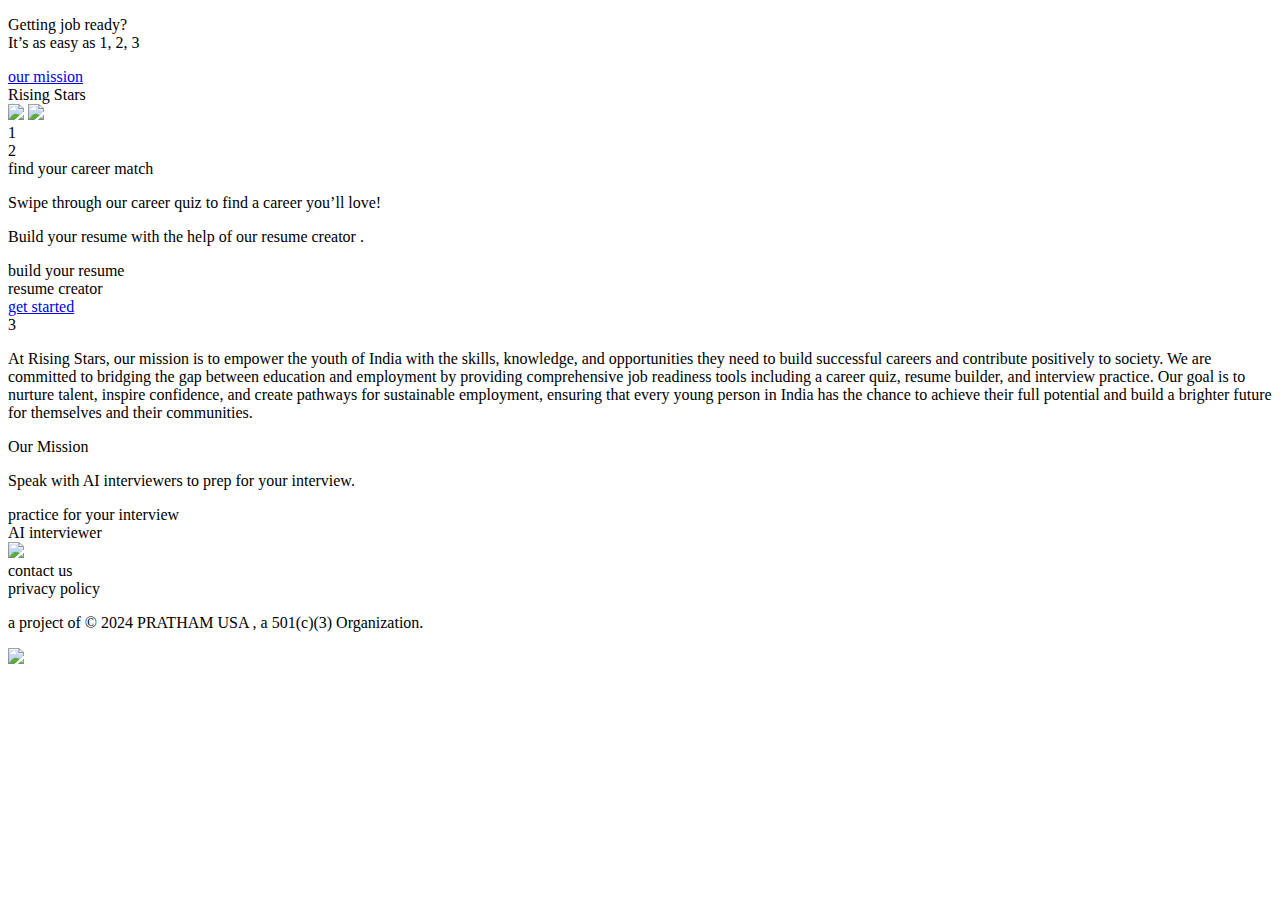
==== templates/index.html @ 4ec5dd0e "finished career quiz and final career selection" ====
<!DOCTYPE html>
<html>

<head>
  <meta charset="utf-8" />
  <link rel="stylesheet" href="/static/globals.css" />
  <link rel="stylesheet" href="/static/styleguide.css" />
  <link rel="stylesheet" href="/static/style.css" />
</head>

<body>
  <div class="home-page">
    <div class="div">
      <div class="overlap">
        <p class="getting-job-ready-it">Getting job ready?<br />It’s as easy as 1, 2, 3</p>
        <div class="overlap-group">
          <div class="text-wrapper"><a href="#mission">our mission</a></div>
        </div>
        <div class="overlap-2">
          <div class="text-wrapper-3">Rising Stars</div>
          <img class="black-white-simple" src="/static/img/black-white-simple-talk-logo-2-1.png" />
          <img class="img" src="/static/img/black-white-simple-talk-logo-4-1.png" />
        </div>
      </div>
      <div class="overlap-3">
        <div class="text-wrapper-4">1</div>
        <div class="text-wrapper-5">2</div>
        <div class="text-wrapper-6">find your career match</div>
        <p class="swipe-through-our">
          <span class="span">Swipe through our </span>
          <span class="text-wrapper-7">career quiz</span>
          <span class="span"> to find a career you’ll love!</span>
        </p>
        <p class="build-your-resume">
          <span class="span">Build your resume with the help of our </span>
          <span class="text-wrapper-7">resume creator</span>
          <span class="span">.</span>
        </p>
        <div class="text-wrapper-8">build your resume</div>
        <div class="frame">
          <div class="text-wrapper-9" title="Please complete the career quiz first.">resume creator</div>
        </div>
        <div class="div-wrapper">
          <div class="text-wrapper-9"><a href="/quiz">
              get started
            </a> </div>
        </div>
      </div>
      <div class="text-wrapper-10">3</div>
      <div class="overlap-group-2">
        <p class="p">At Rising Stars, our mission is to empower the youth of India with the skills, knowledge, and opportunities they need to build successful careers and contribute positively to society. We are committed to bridging the gap between education and employment by providing comprehensive job readiness tools including a career quiz, resume builder, and interview practice. Our goal is to nurture talent, inspire confidence, and create pathways for sustainable employment, ensuring that every young person in India has the chance to achieve their full potential and build a brighter future for themselves and their communities.</p>
        <div class="text-wrapper-11" id="mission">Our Mission</div>
      </div>
      <div class="overlap-4">
        <p class="speak-with-AI">
          <span class="span">Speak with </span>
          <span class="text-wrapper-7">AI interviewers</span>
          <span class="span"> to prep for your interview.</span>
        </p>
        <div class="text-wrapper-12">practice for your interview</div>
        <div class="frame-2">
          <div class="text-wrapper-9" title="Please complete the career quiz and resume builder first.">AI interviewer</div>
        </div>
      </div>
      <img class="rectangle" src="/static/img/rectangle-6.png" />
      <div class="overlap-5">
        <div class="overlap-6">
          <div class="group">
            <div class="text-wrapper-13">contact us</div>
          </div>
          <div class="text-wrapper-14">privacy policy</div>
        </div>
        <div class="overlap-7">
          <p class="text-wrapper-15">a project of © 2024 PRATHAM USA , a 501(c)(3) Organization.</p>
          <img class="pratham-black" src="/static/img/pratham-logo2-black-1.png" />
        </div>
      </div>
    </div>
  </div>
</body>

</html>
---- static/style.css ----
.header {
  background-image: linear-gradient(to right, rgba(131, 180, 160) 0%, rgba(132, 152, 181) 100%);
  display: flex;
  flex-direction: column;
}

.navbar {
  display: flex;
  flex-direction: row;
  justify-content: space-between;
  padding-inline: 2%;
  padding-top: 0.5%;
}

.toolBox {
  display: flex;
  flex-direction: row;
  justify-content: space-evenly;
  align-items: center;
  justify-content: center;
  padding-inline: 1%;
}

.tool {
  display: flex;
  flex-direction: row;
  align-items: center;
  justify-content: center;
  padding: 3%;
}

.step {
  display: flex;
  flex-direction: row;
  color: var(--better-blue, #7A97A9);
  font-family: Inter;
  font-size: 125px;
  font-style: normal;
  font-weight: 400;
  line-height: normal;
  letter-spacing: -10.5px;
}

.toolHeading {
  display: flex;
  flex-direction: row;
  color: var(--better-blue, #7A97A9);
  font-family: Inter;
  font-size: 24px;
  font-style: normal;
  font-weight: 700;
  line-height: normal;
  letter-spacing: -1.1px;
}

.toolText {
  display: flex;
  flex-direction: column;
  justify-content: center;
  padding: 3%;
  padding-top: 8%;
}

.toolDescription {
  color: #384755;
  font-family: Inter;
  font-size: 20px;
  font-style: normal;
  font-weight: 400;
  line-height: normal;
  letter-spacing: -1.1px;
}

.toolButton {
  color: #FFF;
  font-family: Inter;
  font-size: 15px;
  font-style: normal;
  font-weight: 700;
  line-height: normal;
  letter-spacing: -1.4px;
  border-radius: 15px;
  opacity: var(--sds-size-stroke-border);
  background: var(--better-blue, #7A97A9);
  display: flex;
  padding: 1%;
  text-align: center;
  display: inline-block;
  align-self: left;
  flex-shrink: 0;
  max-width: 40%;

}

.nextSteps {
  display: flex;
  flex-direction: column;
  padding: 5%;
  padding-right: 7%;
}

.jobBox {
  display: flex;
  justify-content: space-between;
}

.jobSources {
  color: var(--better-blue, #7A97A9);
  font-family: Inter;
  font-size: 24px;
  font-style: normal;
  font-weight: 700;
  line-height: normal;
  letter-spacing: -1.1px;
}



.divider {
  border-top: solid #bbb;
  border-radius: 1px;
  width: 90%;
  padding: 0.2%;
  padding-right: 15%;
  padding-left: 15%;
  display: flex;
  justify-self: center;
  align-items: center;
  margin-left: 30px;
  margin-right: 30px;
}

.mission {
  display: flex;
  flex-direction: row;
  justify-content: flex-start;
  justify-content: center ;
  align-items: center;
  padding-left: 5%;
  padding-right: 0%;
}

.mission .risingStarsLogo {
  width: 80%;
}

.missionText {
  display: flex;
  flex-direction: column;
}

.footer {
  display: flex;
  flex-direction: row;
  justify-content: space-between;
  background: rgba(96, 121, 138, 100%);
}

.companyInfo {
  display: flex;
  flex-direction: row;
  justify-content: flex-start;
  align-items: center;
  justify-content: center;
  color: #FFF;
  font-family: Inter;
  font-size: 23px;
  font-style: normal;
  font-weight: 700;
  line-height: normal;
  letter-spacing: -1px;
}

.headerLogo {
  max-width: 80%;
  max-height: auto;
}

.ourMission {
  display: flex;
  flex-direction: row;
  justify-content: flex-end;
  color: #FFF;
  font-family: Inter;
  font-size: 25px;
  font-style: normal;
  font-weight: 700;
  line-height: normal;
  letter-spacing: -1.75px;
}

.language {
  display: flex;
  flex-direction: row;
  justify-content: flex-end;
  color: #FFF;
  font-family: Inter;
  font-size: 23px;
  font-style: normal;
  font-weight: 700;
  line-height: normal;
  letter-spacing: -1px;
}

.tagline {
  display: flex;
  flex-direction: column;
  justify-content: flex-end;
  color: #FFF;
  font-family: Inter;
  font-size: 120px;
  font-style: normal;
  font-weight: 650;
  line-height: normal;
  letter-spacing: -7.4px;
  padding: 5%;
  padding-top: 14%;
}

.rightNavbar {
  display: flex;
  flex-direction: row;
  justify-content: flex-end;
  align-items: center;
  padding: 10px;
}

.heading {
  font-family: Inter;
  font-size: 45px;
  font-style: normal;
  font-weight: 700;
  line-height: normal;
  letter-spacing: -3.5px;
  opacity: var(--sds-size-stroke-border);
  background: var(--Medium-Gradient, linear-gradient(90deg, #83B4A0 0%, #8498B5 100%));
  background-clip: text;
  -webkit-background-clip: text;
  -webkit-text-fill-color: transparent;
}

.text {
  color: var(--Dark-Text, #515B67);
  font-family: Inter;
  font-size: 20px;
  font-style: normal;
  font-weight: 400;
  line-height: normal;
  letter-spacing: -1px;
  opacity: var(--sds-size-stroke-border);
}

.prathamLogo .img{
  width: 7%;
  padding-left: 5%;
}

.risingStarLogoColor {
  padding: 5%;
  max-width: 35%;
}

.risingStarLogoColor .img{
    max-width: 50%;
    height: auto;
}

.leftFooter {
  display: flex;
  flex-direction: row;
  justify-content: space-between;
  padding-left: 5%;
  padding-right: 5%;
  padding-top: 10%;
  padding-bottom: 3%;
  color: #FFF;
  font-family: Inter;
  font-size: 20px;
  font-style: normal;
  font-weight: 700;
  line-height: normal;
  letter-spacing: -1.75px;
  text-decoration-line: underline;
  opacity: var(--sds-size-stroke-border);
}


.rightFooter {
  display: flex;
  flex-direction: row;
  justify-content: center;
  color: #FFF;
  font-family: Inter;
  font-size: 20px;
  font-style: normal;
  font-weight: 700;
  line-height: normal;
  letter-spacing: -1.61px;
  opacity: var(--sds-size-stroke-border);
  padding-left: 5%;
  padding-right: 5%;
  padding-top: 10%;
  padding-bottom: 3%;
}

.copyrightOwnership {
  display: flex;
  align-items: center;
  justify-content: center;
}

.privacyPolicy {
  display: flex;
  flex-direction: column;
  justify-content: center;
  padding: 5%
}
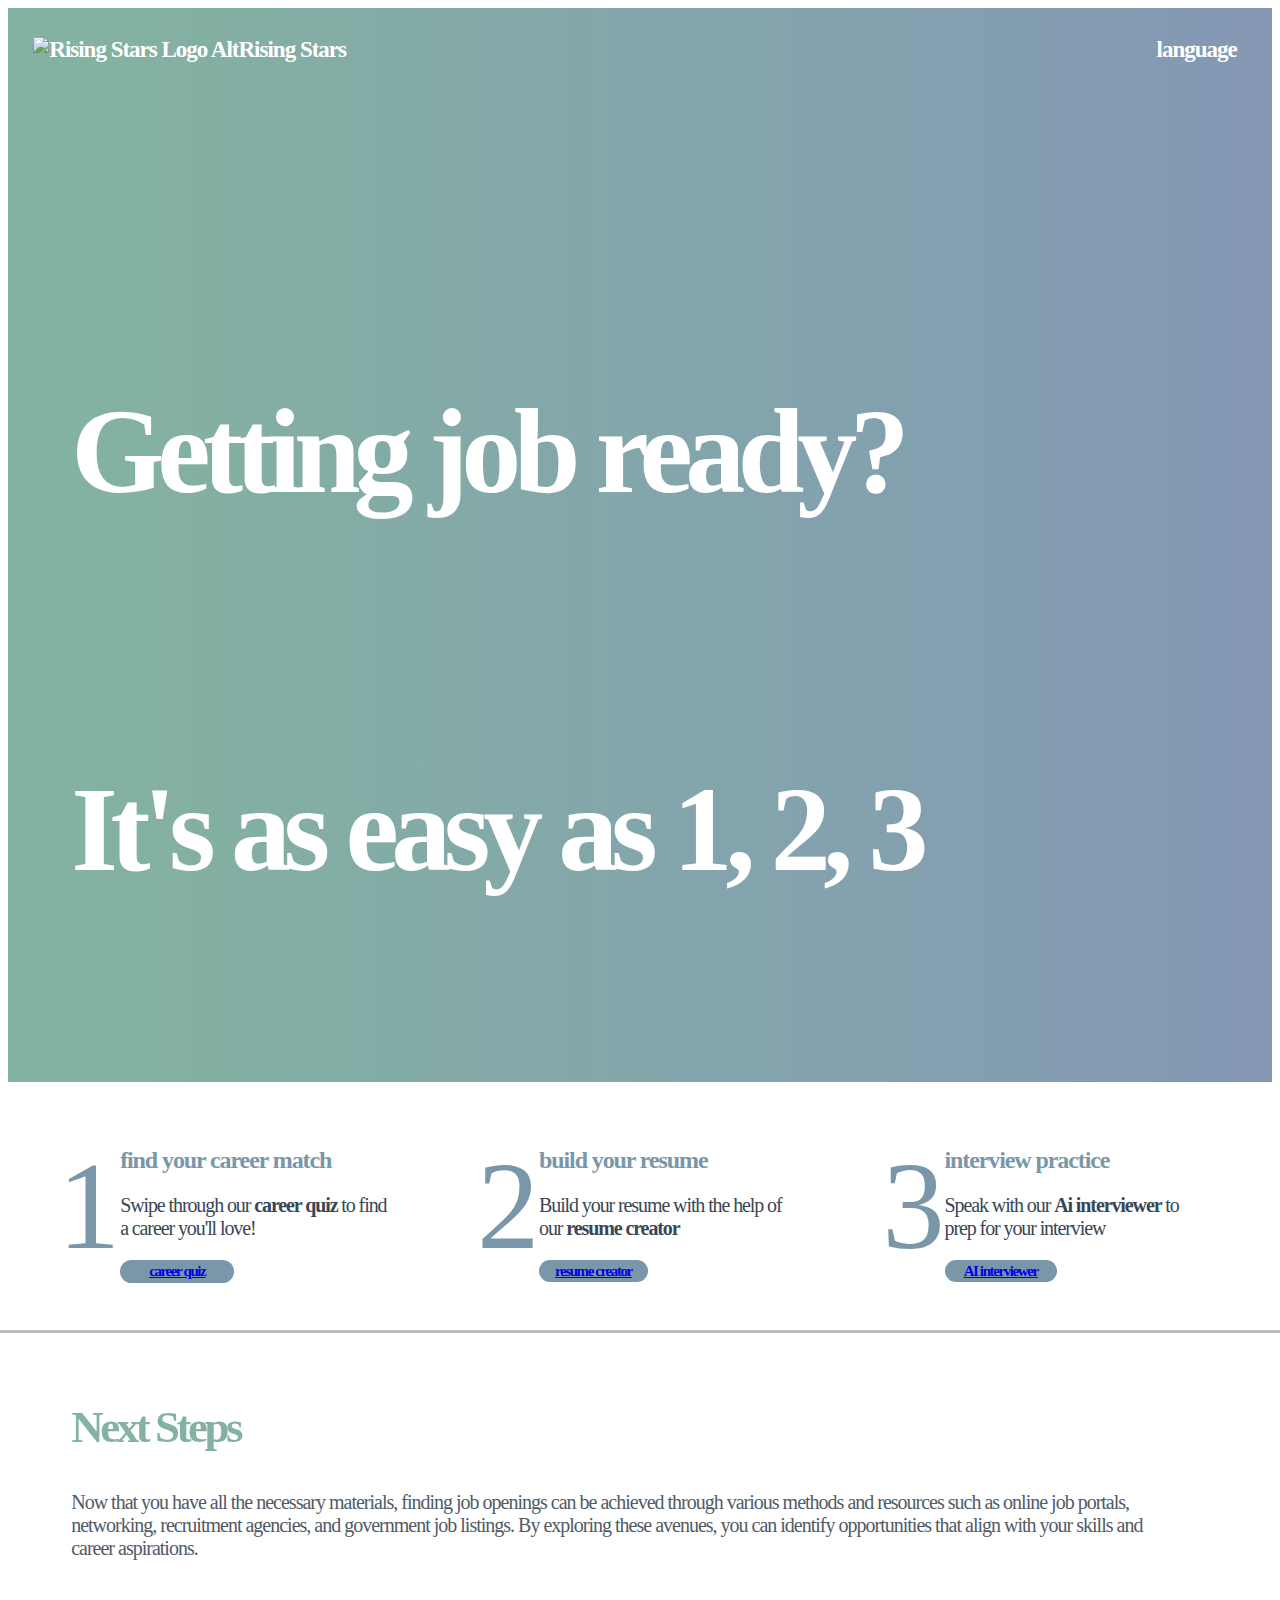
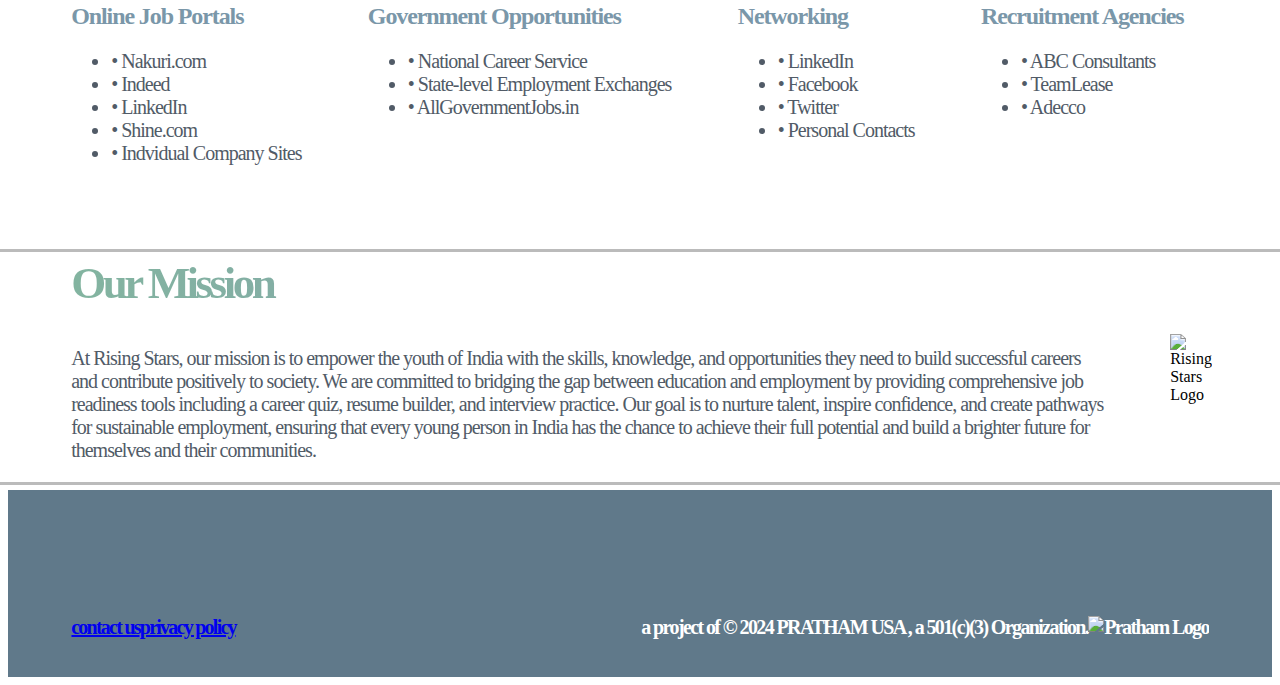
==== commit a43105bd: "fixed styles and finished the website pretty much" ====
--- a/templates/index.html
+++ b/templates/index.html
@@ -9,71 +9,161 @@
 </head>
 
 <body>
-  <div class="home-page">
-    <div class="div">
-      <div class="overlap">
-        <p class="getting-job-ready-it">Getting job ready?<br />It’s as easy as 1, 2, 3</p>
-        <div class="overlap-group">
-          <div class="text-wrapper"><a href="#mission">our mission</a></div>
-        </div>
-        <div class="overlap-2">
-          <div class="text-wrapper-3">Rising Stars</div>
-          <img class="black-white-simple" src="/static/img/black-white-simple-talk-logo-2-1.png" />
-          <img class="img" src="/static/img/black-white-simple-talk-logo-4-1.png" />
+  <div class="header">
+    <div class="navbar">
+      <div class="leftNavbar">
+        <div class="companyInfo">
+          <img class="headerLogo" src="RisingStarLogoAlt.svg" alt="Rising Stars Logo Alt">
+          <p>Rising Stars</p>
         </div>
       </div>
-      <div class="overlap-3">
-        <div class="text-wrapper-4">1</div>
-        <div class="text-wrapper-5">2</div>
-        <div class="text-wrapper-6">find your career match</div>
-        <p class="swipe-through-our">
-          <span class="span">Swipe through our </span>
-          <span class="text-wrapper-7">career quiz</span>
-          <span class="span"> to find a career you’ll love!</span>
-        </p>
-        <p class="build-your-resume">
-          <span class="span">Build your resume with the help of our </span>
-          <span class="text-wrapper-7">resume creator</span>
-          <span class="span">.</span>
-        </p>
-        <div class="text-wrapper-8">build your resume</div>
-        <div class="frame">
-          <div class="text-wrapper-9" title="Please complete the career quiz first.">resume creator</div>
-        </div>
-        <div class="div-wrapper">
-          <div class="text-wrapper-9"><a href="/quiz">
-              get started
-            </a> </div>
+      <div class="rightNavbar">
+        <div class="language">language</div>
+      </div>
+    </div>
+
+    <div class="tagline">
+      <p>Getting job ready?</p>
+      <p>It's as easy as 1, 2, 3</p>
+    </div>
+  </div>
+
+  <div class="toolBox">
+
+    <div class="tool">
+      <div class="step">1</div>
+      <div class="toolText">
+        <div class="toolHeading">find your career match</div>
+        <p class="toolDescription">Swipe through our <b>career quiz</b> to find a career you'll love!</p>
+        <div class="toolButton">
+          <a href="quiz" target="_self">career quiz</a>
         </div>
       </div>
-      <div class="text-wrapper-10">3</div>
-      <div class="overlap-group-2">
-        <p class="p">At Rising Stars, our mission is to empower the youth of India with the skills, knowledge, and opportunities they need to build successful careers and contribute positively to society. We are committed to bridging the gap between education and employment by providing comprehensive job readiness tools including a career quiz, resume builder, and interview practice. Our goal is to nurture talent, inspire confidence, and create pathways for sustainable employment, ensuring that every young person in India has the chance to achieve their full potential and build a brighter future for themselves and their communities.</p>
-        <div class="text-wrapper-11" id="mission">Our Mission</div>
-      </div>
-      <div class="overlap-4">
-        <p class="speak-with-AI">
-          <span class="span">Speak with </span>
-          <span class="text-wrapper-7">AI interviewers</span>
-          <span class="span"> to prep for your interview.</span>
-        </p>
-        <div class="text-wrapper-12">practice for your interview</div>
-        <div class="frame-2">
-          <div class="text-wrapper-9" title="Please complete the career quiz and resume builder first.">AI interviewer</div>
+    </div>
+
+    <div class="tool">
+      <div class="step">2</div>
+      <div class="toolText">
+        <div class="toolHeading">build your resume</div>
+        <p class="toolDescription">Build your resume with the help of our <b>resume creator</b></p>
+        <div class="toolButton">
+          <a href="resumebuilder" target="_self">resume creator</a>
         </div>
       </div>
-      <img class="rectangle" src="/static/img/rectangle-6.png" />
-      <div class="overlap-5">
-        <div class="overlap-6">
-          <div class="group">
-            <div class="text-wrapper-13">contact us</div>
-          </div>
-          <div class="text-wrapper-14">privacy policy</div>
+    </div>
+
+    <div class="tool">
+      <div class="step">3</div>
+      <div class="toolText">
+        <div class="toolHeading">interview practice</div>
+        <p class="toolDescription">Speak with our <b>Ai interviewer</b> to prep for your interview</p>
+        <div class="toolButton">
+          <a href="aiinterviewer" target="_self">AI interviewer</a>
         </div>
-        <div class="overlap-7">
-          <p class="text-wrapper-15">a project of © 2024 PRATHAM USA , a 501(c)(3) Organization.</p>
-          <img class="pratham-black" src="/static/img/pratham-logo2-black-1.png" />
+      </div>
+    </div>
+
+  </div>
+
+  <div class="dividerWrap">
+    <div class="divider"></div>
+  </div>
+
+  <div class="nextSteps">
+    <div class="heading">Next Steps</div>
+    <br>
+    <div class="text">
+      <p>
+        Now that you have all the necessary materials, finding job openings can be achieved through various methods and
+        resources such as online job portals, networking, recruitment agencies, and government job listings. By
+        exploring these avenues, you can identify opportunities that align with your skills and career aspirations.
+      </p>
+
+      <br>
+
+      <div class="jobBox">
+        <div class="jobList">
+          <div class="jobSources">Online Job Portals</div>
+          <ul>
+            <li> • Nakuri.com</li>
+            <li> • Indeed</li>
+            <li> • LinkedIn</li>
+            <li> • Shine.com</li>
+            <li> • Indvidual Company Sites</li>
+          </ul>
         </div>
+
+        <div class="jobList">
+          <div class="jobSources">Government Opportunities</div>
+          <ul>
+            <li> • National Career Service</li>
+            <li> • State-level Employment Exchanges</li>
+            <li> • AllGovernmentJobs.in</li>
+          </ul>
+        </div>
+
+        <div class="jobList">
+          <div class="jobSources">Networking</div>
+          <ul>
+            <li> • LinkedIn</li>
+            <li> • Facebook</li>
+            <li> • Twitter</li>
+            <li> • Personal Contacts</li>
+          </ul>
+        </div>
+
+
+        <div class="jobList">
+          <div class="jobSources">Recruitment Agencies</div>
+          <ul>
+            <li> • ABC Consultants</li>
+            <li> • TeamLease</li>
+            <li> • Adecco</li>
+          </ul>
+        </div>
+
+      </div>
+    </div>
+  </div>
+
+  <div class="dividerWrap">
+    <div class="divider"></div>
+  </div>
+
+  <div class="mission">
+    <div class="missionText">
+      <div class="heading">Our Mission </div>
+      <br>
+      <p class="text">
+        At Rising Stars, our mission is to empower the youth of India with the skills, knowledge, and opportunities they
+        need to build successful careers and contribute positively to society. We are committed to bridging the gap
+        between education and employment by providing comprehensive job readiness tools including a career quiz, resume
+        builder, and interview practice. Our goal is to nurture talent, inspire confidence, and create pathways for
+        sustainable employment, ensuring that every young person in India has the chance to achieve their full potential
+        and build a brighter future for themselves and their communities.
+      </p>
+    </div>
+    <img class="risingStarLogoColor" src="RisingStarLogoColor.svg" alt="Rising Stars Logo" />
+  </div>
+
+  <div class="dividerWrap">
+    <div class="divider"></div>
+  </div>
+
+  <div class="footer">
+    <div class="leftFooter">
+      <div class="contact">
+        <a href="we need an email">contact us</a>
+      </div>
+      <br>
+      <div class="privacy">
+        <a href="privacypolicy" target="_blank">privacy policy</a>
+      </div>
+    </div>
+    <div class="rightFooter">
+      <div class="copyrightOwnership">
+        <span>a project of © 2024 PRATHAM USA , a 501(c)(3) Organization.</span>
+        <img class="prathamLogo" src="prathamLogoNoText.png" alt="Pratham Logo">
       </div>
     </div>
   </div>
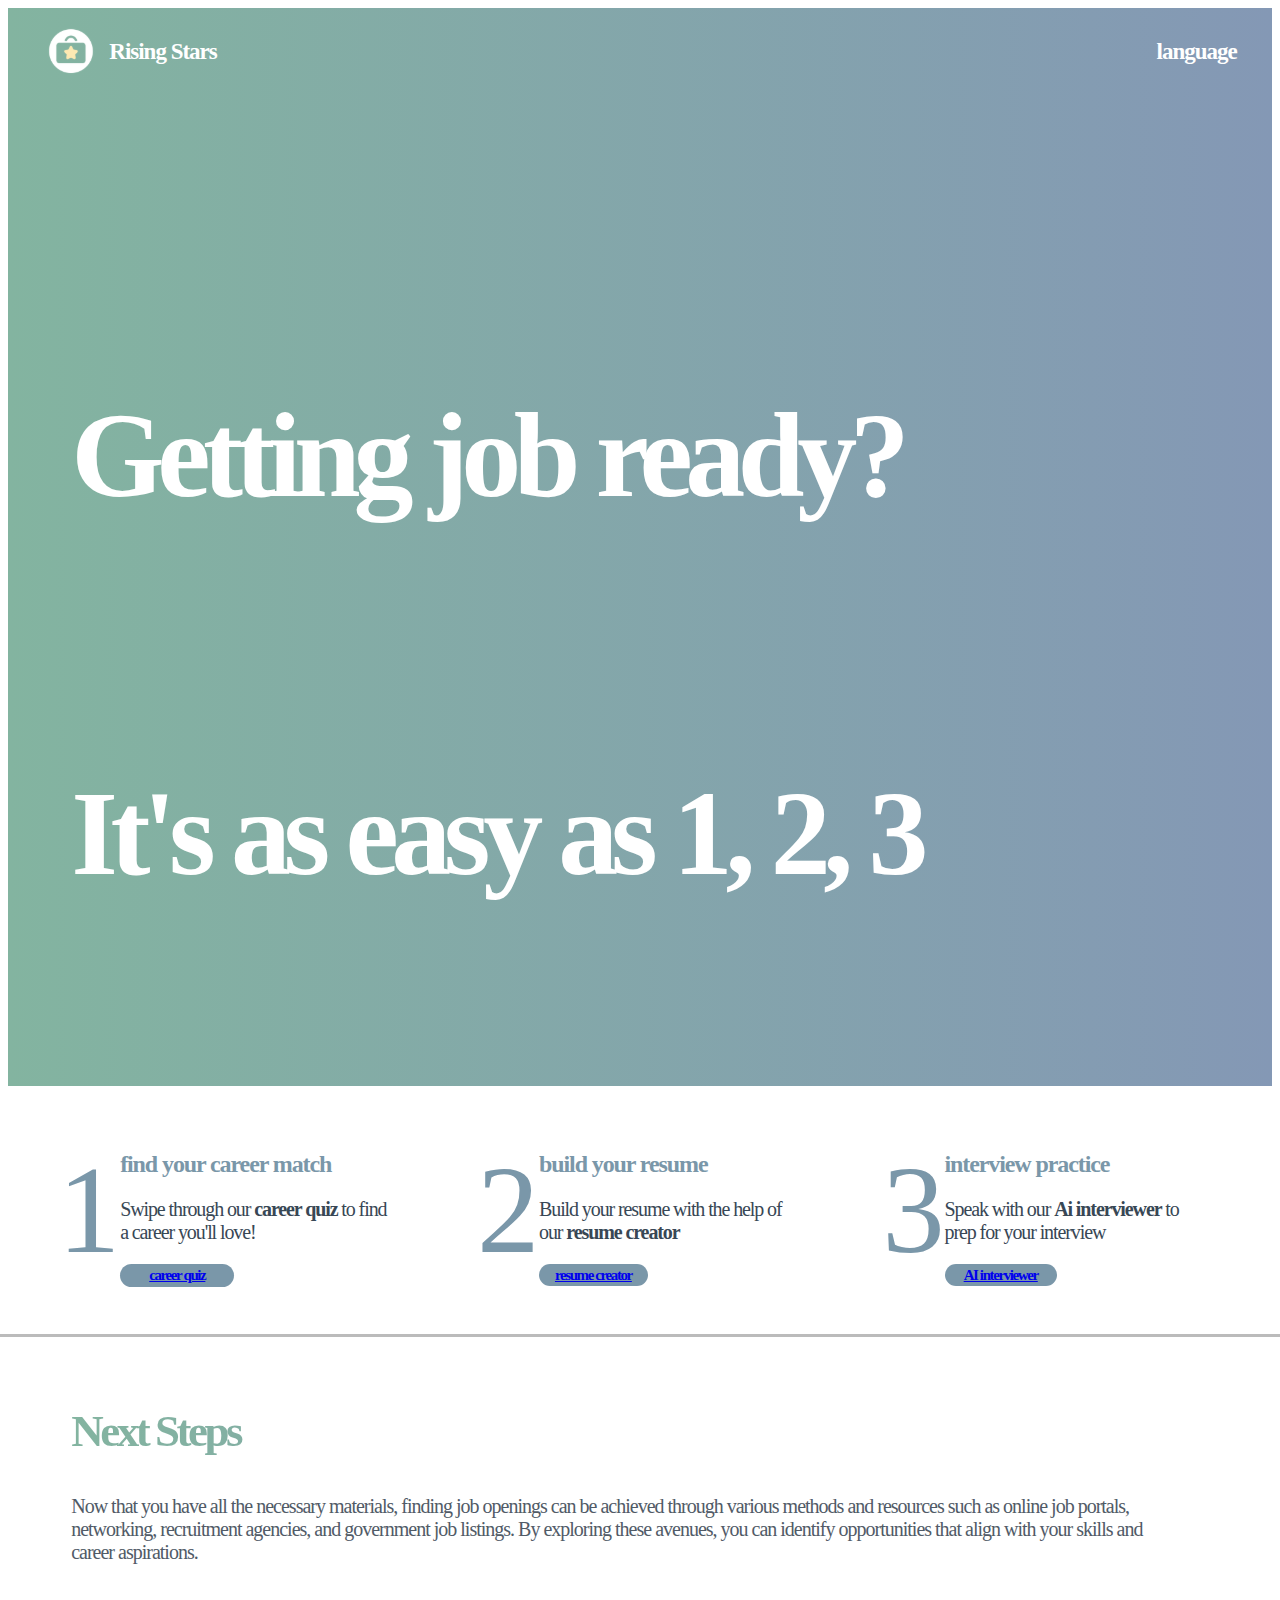
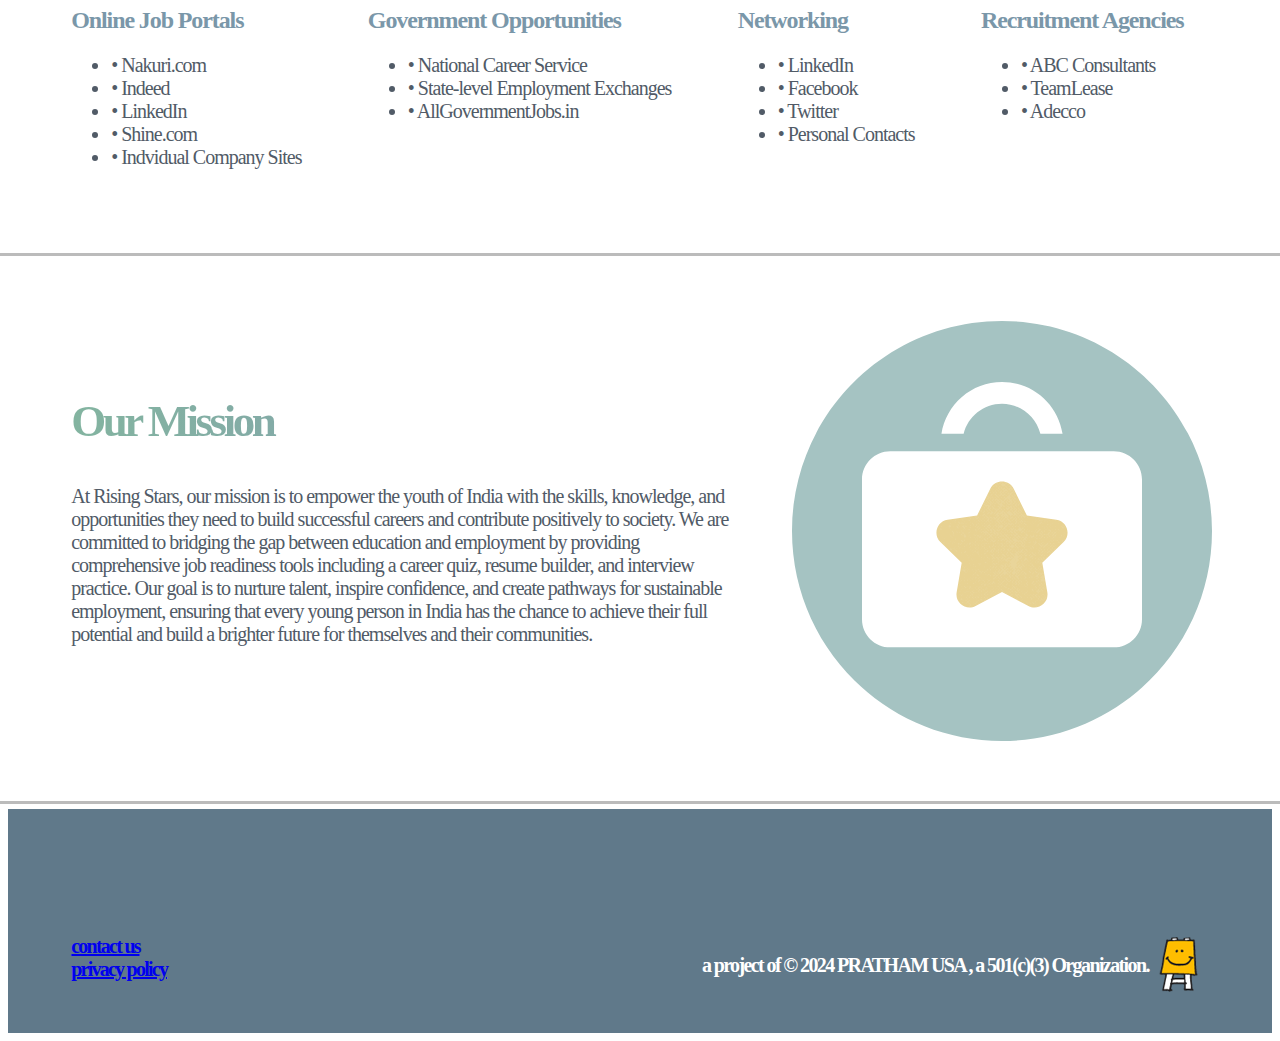
==== commit dd2342ee: "visual polishes" ====
--- a/templates/index.html
+++ b/templates/index.html
@@ -13,7 +13,7 @@
     <div class="navbar">
       <div class="leftNavbar">
         <div class="companyInfo">
-          <img class="headerLogo" src="RisingStarLogoAlt.svg" alt="Rising Stars Logo Alt">
+          <img class="headerLogo" src="/static/img/RisingStarLogoAlt.svg" alt="Rising Stars Logo Alt">
           <p>Rising Stars</p>
         </div>
       </div>
@@ -143,7 +143,7 @@
         and build a brighter future for themselves and their communities.
       </p>
     </div>
-    <img class="risingStarLogoColor" src="RisingStarLogoColor.svg" alt="Rising Stars Logo" />
+    <img class="risingStarLogoColor" src="/static/img/RisingStarLogoColor.svg" alt="Rising Stars Logo" />
   </div>
 
   <div class="dividerWrap">
@@ -155,7 +155,6 @@
       <div class="contact">
         <a href="we need an email">contact us</a>
       </div>
-      <br>
       <div class="privacy">
         <a href="privacypolicy" target="_blank">privacy policy</a>
       </div>
@@ -163,7 +162,7 @@
     <div class="rightFooter">
       <div class="copyrightOwnership">
         <span>a project of © 2024 PRATHAM USA , a 501(c)(3) Organization.</span>
-        <img class="prathamLogo" src="prathamLogoNoText.png" alt="Pratham Logo">
+        <img class="prathamLogo" src="/static/img/prathamLogoNoText.png" alt="Pratham Logo">
       </div>
     </div>
   </div>
--- a/static/style.css
+++ b/static/style.css
@@ -266,8 +266,6 @@
 }
 
 .leftFooter {
-  display: flex;
-  flex-direction: row;
   justify-content: space-between;
   padding-left: 5%;
   padding-right: 5%;
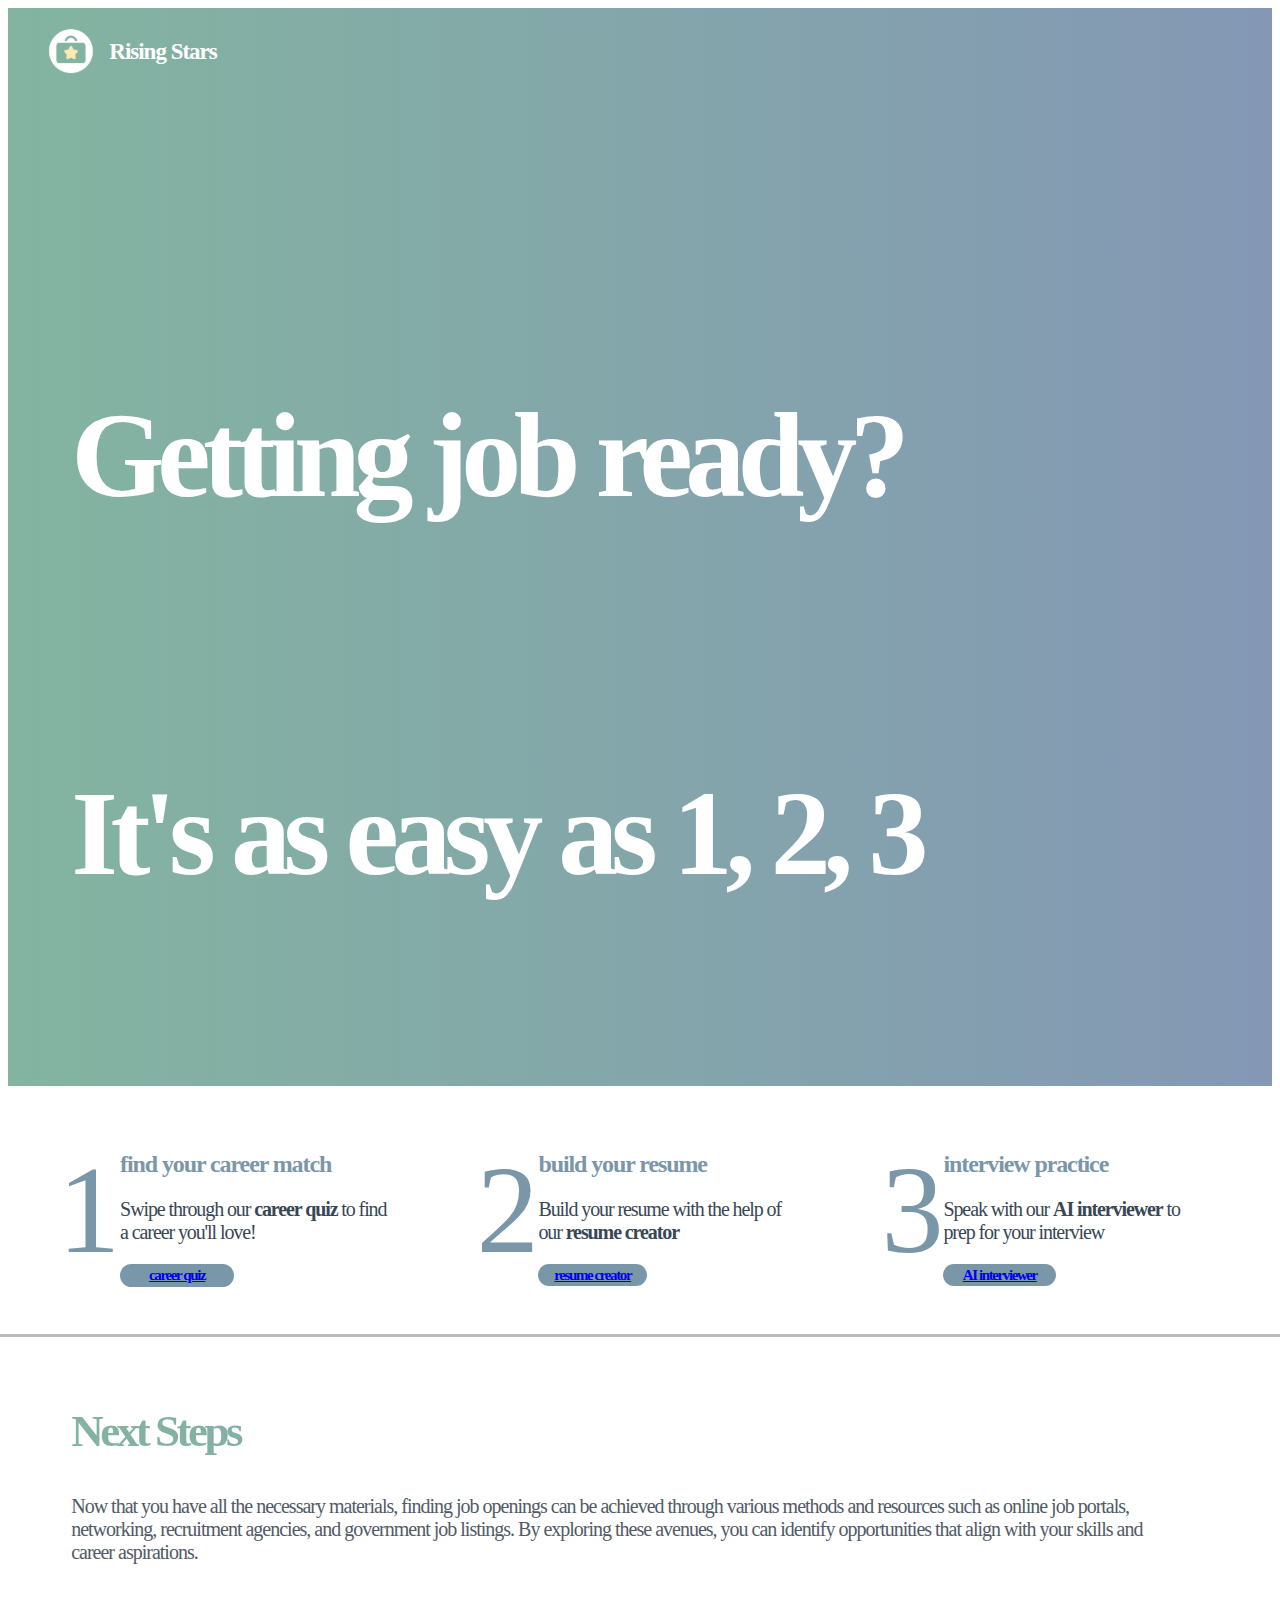
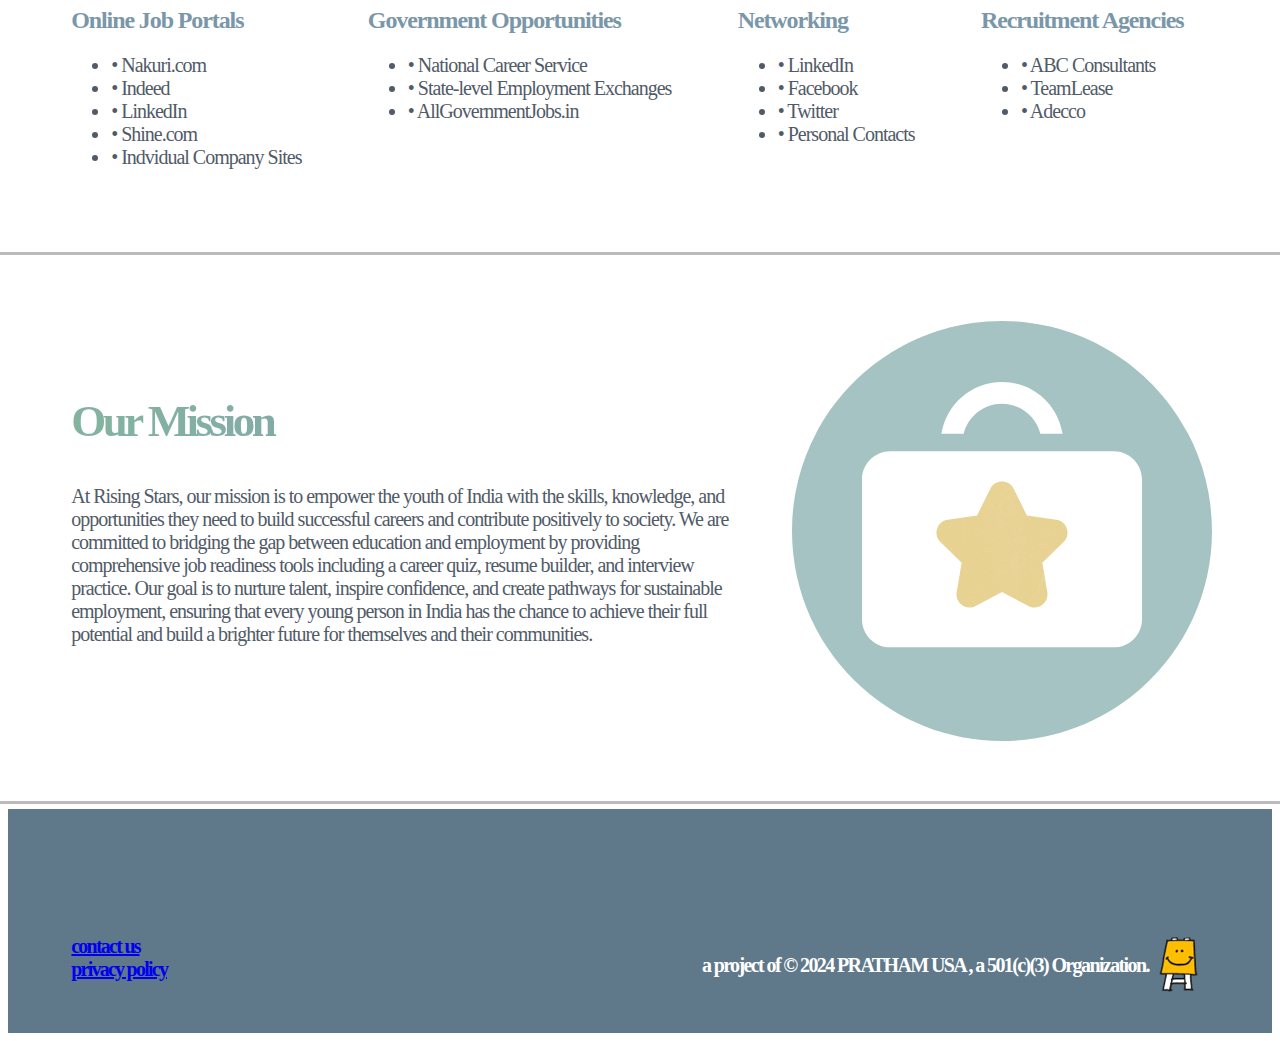
==== commit 53b03be5: "Cleaned up images and made AI interview a bit more transparent" ====
--- a/templates/index.html
+++ b/templates/index.html
@@ -16,9 +16,6 @@
           <img class="headerLogo" src="/static/img/RisingStarLogoAlt.svg" alt="Rising Stars Logo Alt">
           <p>Rising Stars</p>
         </div>
-      </div>
-      <div class="rightNavbar">
-        <div class="language">language</div>
       </div>
     </div>
 
@@ -56,7 +53,7 @@
       <div class="step">3</div>
       <div class="toolText">
         <div class="toolHeading">interview practice</div>
-        <p class="toolDescription">Speak with our <b>Ai interviewer</b> to prep for your interview</p>
+        <p class="toolDescription">Speak with our <b>AI interviewer</b> to prep for your interview</p>
         <div class="toolButton">
           <a href="aiinterviewer" target="_self">AI interviewer</a>
         </div>
@@ -153,7 +150,7 @@
   <div class="footer">
     <div class="leftFooter">
       <div class="contact">
-        <a href="we need an email">contact us</a>
+        <a href="risingstars.contactus@gmail.com">contact us</a>
       </div>
       <div class="privacy">
         <a href="privacypolicy" target="_blank">privacy policy</a>
